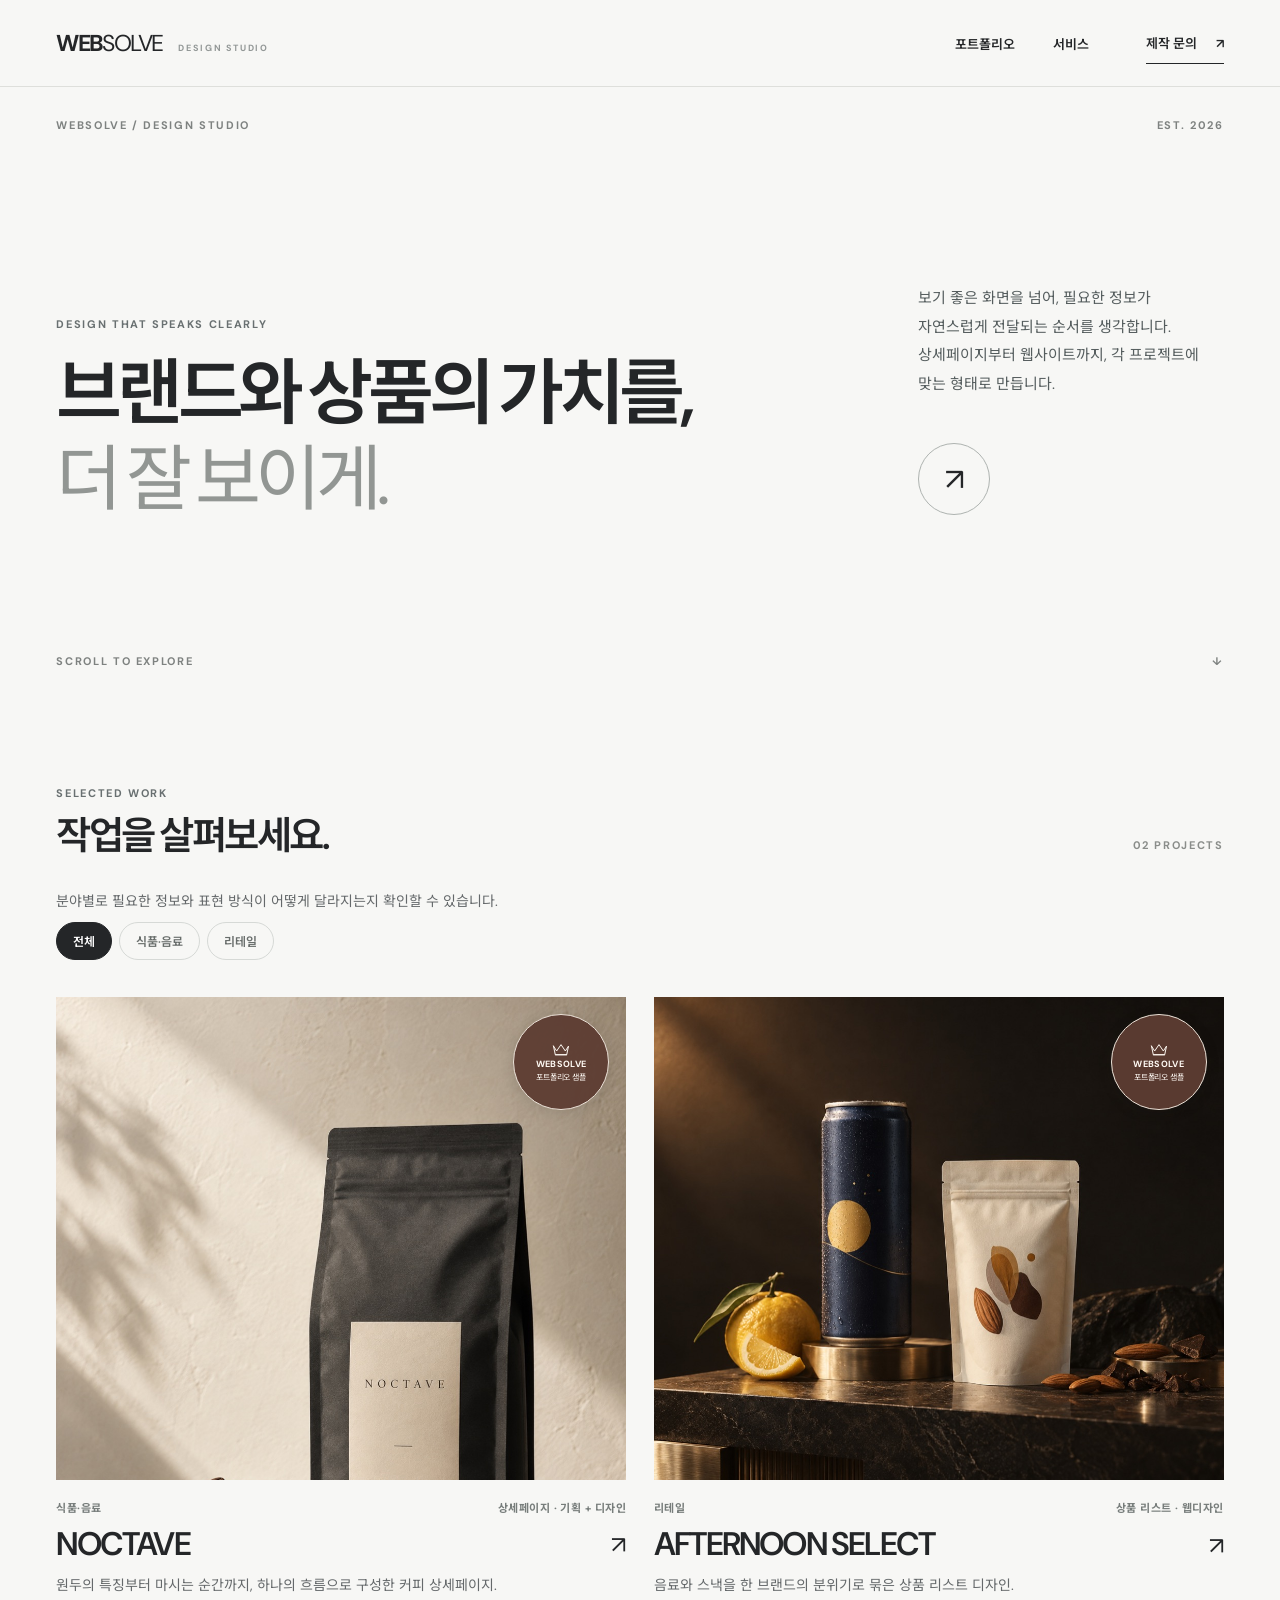
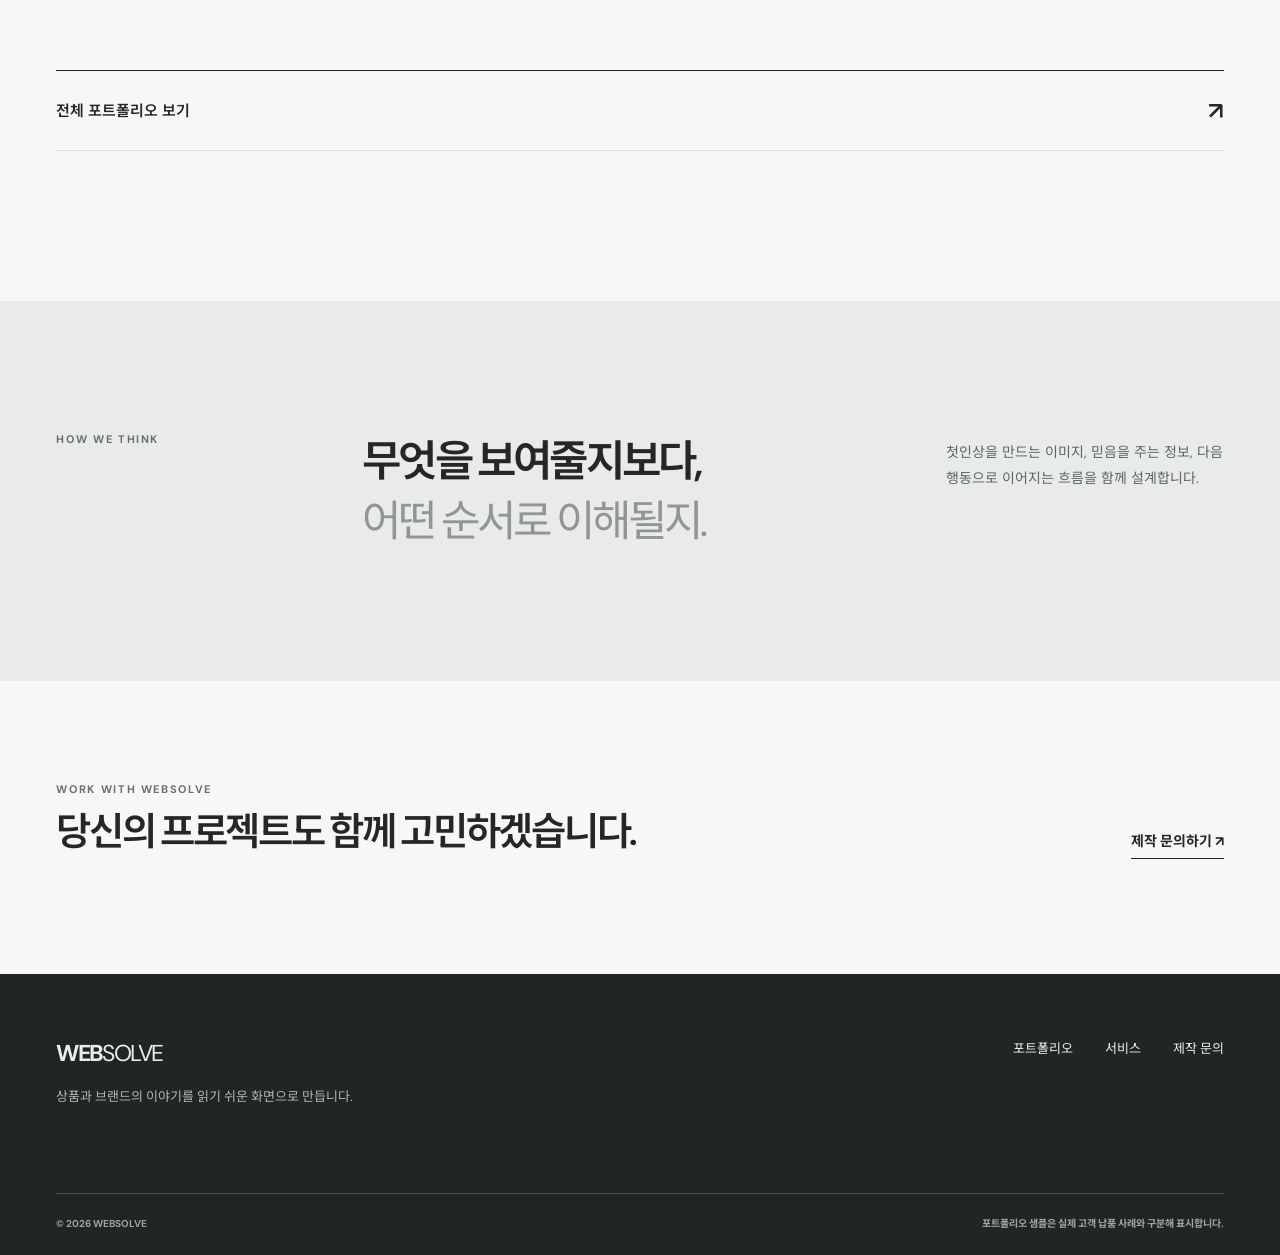
==== preview-v1/index.html @ f8a1e270 "Add WEBSOLVE portfolio framework preview" ====
<!doctype html>
<html lang="ko">
<head>
  <meta charset="utf-8"><meta name="viewport" content="width=device-width,initial-scale=1"><meta name="theme-color" content="#f7f7f5">
  <title>WEBSOLVE | 브랜드의 가치를 화면에 담다</title>
  <meta name="description" content="WEBSOLVE의 상세페이지와 웹디자인 작업을 분야별로 살펴보세요. 상품과 브랜드에 맞는 정보의 흐름을 설계합니다.">
  <link rel="icon" type="image/svg+xml" href="data:image/svg+xml,%3Csvg xmlns='http://www.w3.org/2000/svg' viewBox='0 0 48 48'%3E%3Crect width='48' height='48' rx='7' fill='%23242628'/%3E%3Cpath d='M8 13l7 23 9-16 9 16 7-23' fill='none' stroke='%23f8f7f3' stroke-width='4' stroke-linejoin='round'/%3E%3C/svg%3E">
  <link rel="stylesheet" href="styles.css">
</head>
<body data-page="home">
  <a class="skip-link" href="#main">본문으로 건너뛰기</a><div id="site-header"></div>
  <main id="main">
    <section class="hero wrap" aria-labelledby="hero-title">
      <div class="hero__number"><span>WEBSOLVE / DESIGN STUDIO</span><span>EST. 2026</span></div>
      <div class="hero__body"><div><span class="eyebrow">DESIGN THAT SPEAKS CLEARLY</span><h1 id="hero-title">브랜드와 상품의 가치를,<br><em>더 잘 보이게.</em></h1></div><div class="hero__side"><p>보기 좋은 화면을 넘어, 필요한 정보가 자연스럽게 전달되는 순서를 생각합니다. 상세페이지부터 웹사이트까지, 각 프로젝트에 맞는 형태로 만듭니다.</p><a class="round-link" href="portfolio.html" aria-label="포트폴리오 둘러보기"><span aria-hidden="true">↗</span></a></div></div>
      <div class="hero__bottom"><span>SCROLL TO EXPLORE</span><span aria-hidden="true">↓</span></div>
    </section>
    <section class="work-section work-section--home wrap" aria-labelledby="home-work-heading"><div class="section-heading section-heading--inline"><div><span class="eyebrow">SELECTED WORK</span><h2 id="home-work-heading">작업을 살펴보세요.</h2></div><span id="home-count" class="count-label" aria-live="polite"></span></div><p class="section-copy">분야별로 필요한 정보와 표현 방식이 어떻게 달라지는지 확인할 수 있습니다.</p><div id="home-filters" class="filter-row" aria-label="업종별 포트폴리오 필터"></div><div id="home-projects" class="work-grid" aria-live="polite"></div><a class="all-work-link" href="portfolio.html"><span>전체 포트폴리오 보기</span><span aria-hidden="true">↗</span></a></section>
    <section class="home-statement"><div class="wrap home-statement__inner"><span class="eyebrow">HOW WE THINK</span><h2>무엇을 보여줄지보다,<br><em>어떤 순서로 이해될지.</em></h2><p>첫인상을 만드는 이미지, 믿음을 주는 정보, 다음 행동으로 이어지는 흐름을 함께 설계합니다.</p></div></section>
    <section class="narrow-cta wrap"><div><span class="eyebrow">WORK WITH WEBSOLVE</span><h2>당신의 프로젝트도 함께 고민하겠습니다.</h2></div><a class="text-link" href="contact.html">제작 문의하기 ↗</a></section>
  </main><div id="site-footer"></div>
  <script src="projects-data.js" defer></script><script src="site.js" defer></script>
</body>
</html>
---- preview-v1/styles.css ----
@import url('https://fonts.googleapis.com/css2?family=DM+Sans:wght@400;500;600;700&family=Noto+Sans+KR:wght@400;500;600;700&display=swap');
:root{--paper:#f7f7f5;--ink:#242628;--muted:#65696b;--line:#dedfdb;--max:1360px;--pad:clamp(24px,4.4vw,76px)}
*,*::before,*::after{box-sizing:border-box}
html{scroll-behavior:smooth}
body{margin:0;background:var(--paper);color:var(--ink);font-family:'DM Sans','Noto Sans KR',-apple-system,BlinkMacSystemFont,sans-serif;-webkit-font-smoothing:antialiased;word-break:keep-all}
button,a{-webkit-tap-highlight-color:transparent}a{color:inherit;text-decoration:none}button{font:inherit}img{display:block;max-width:100%}::selection{background:#d7d7cf;color:var(--ink)}:focus-visible{outline:2px solid #626b68;outline-offset:4px}
[hidden]{display:none!important}
.wrap{width:min(calc(100% - var(--pad)*2),var(--max));margin-inline:auto}.skip-link{position:absolute;z-index:1000;top:-60px;left:12px;background:var(--ink);color:#fff;padding:12px 16px}.skip-link:focus{top:12px}
.eyebrow,.page-index,.count-label,.hero__number,.hero__bottom,.project-card__meta,.project-facts dt,.project-neighbors small,.site-footer__bottom{font-size:11px;font-weight:700;letter-spacing:.15em;line-height:1.5}.eyebrow{display:block;color:#697071}
.site-header{position:relative;z-index:20;border-bottom:1px solid var(--line);background:var(--paper)}.site-header__inner{height:86px;display:flex;align-items:center;justify-content:space-between;gap:30px}
.brand{display:inline-flex;align-items:baseline;color:var(--ink);font-family:'DM Sans',sans-serif;font-size:23px;font-weight:700;letter-spacing:-.07em;white-space:nowrap}.brand span{font-weight:400}.brand small{margin-left:16px;color:#929796;font-size:9px;font-weight:700;letter-spacing:.18em}
.primary-nav{display:flex;align-items:center;gap:clamp(22px,3vw,48px);font-size:13px;font-weight:600}.primary-nav a{transition:opacity .2s}.primary-nav a:hover{opacity:.55}.primary-nav a[aria-current=page]{text-decoration:underline;text-underline-offset:7px}.nav-contact{margin-left:18px;padding:11px 0;border-bottom:1px solid var(--ink)}.nav-contact span{margin-left:16px}.menu-toggle{display:none}
.hero{min-height:610px;display:flex;flex-direction:column;justify-content:space-between;padding-top:30px;padding-bottom:28px}.hero__number,.hero__bottom{display:flex;justify-content:space-between;color:#7e8280}.hero__body{display:grid;grid-template-columns:minmax(0,1.7fr) minmax(260px,.65fr);align-items:end;gap:clamp(32px,5vw,90px);padding:90px 0 70px}
.hero h1,.page-intro h1{margin:19px 0 0;font-size:clamp(52px,5.6vw,90px);font-weight:600;letter-spacing:-.075em;line-height:1.19}.hero h1 em,.page-intro h1 em,.home-statement h2 em{font-style:normal;font-weight:400;color:#929693}.hero__side{display:flex;flex-direction:column;align-items:flex-start;gap:45px;padding-bottom:7px}.hero__side p{max-width:335px;margin:0;color:#555d5e;font-size:15px;line-height:1.9}
.round-link{display:grid;place-items:center;width:72px;height:72px;border:1px solid #aeb3b0;border-radius:50%;font-size:31px;line-height:1;transition:background .2s,color .2s,transform .2s}.round-link:hover{background:var(--ink);color:#fff;transform:translate(2px,-2px)}
.work-section{padding-top:105px;padding-bottom:150px}.work-section--home{padding-top:88px}.section-heading{margin-bottom:28px}.section-heading h2{margin:10px 0 0;font-size:clamp(32px,3vw,48px);font-weight:600;letter-spacing:-.065em;line-height:1.28}.section-heading p,.section-copy{margin:14px 0 0;color:var(--muted);font-size:14px;line-height:1.8}.section-heading--inline{display:flex;align-items:end;justify-content:space-between;gap:20px}.count-label{padding-bottom:7px;color:#8a8d8a;white-space:nowrap}
.filter-row{display:flex;align-items:center;gap:7px;overflow-x:auto;padding:8px 0 27px;margin-bottom:10px;scrollbar-width:none}.filter-row::-webkit-scrollbar{display:none}.filter-button{flex:none;min-height:38px;padding:7px 16px;border:1px solid #d6d9d6;border-radius:100px;background:transparent;color:#686d6b;font-size:12px;font-weight:600;cursor:pointer;transition:background .2s,color .2s,border-color .2s}.filter-button:hover{border-color:#6f7773;color:var(--ink)}.filter-button.is-active{border-color:var(--ink);background:var(--ink);color:#fff}
.work-grid{display:grid;grid-template-columns:repeat(2,minmax(0,1fr));gap:66px 28px}.project-card{min-width:0;display:block}.project-card__media{position:relative;display:grid;place-items:center;aspect-ratio:1.18;overflow:hidden;background:#e8e9e6}.project-card__media img{width:100%;height:100%;object-fit:cover;transition:transform .55s cubic-bezier(.2,.65,.2,1)}.project-card:hover .project-card__media img{transform:scale(1.035)}
.sample-badge{position:absolute;z-index:1;top:17px;right:17px;display:flex;flex-direction:column;align-items:center;justify-content:center;gap:2px;width:96px;height:96px;padding:10px;border:1px solid #ebe2d8;border-radius:50%;background:rgba(93,61,50,.95);color:#fffaf4;text-align:center;box-shadow:0 3px 14px rgba(30,25,22,.14)}.sample-badge svg{width:18px;height:17px;fill:none;stroke:currentColor;stroke-width:1.3;stroke-linecap:round;stroke-linejoin:round}.sample-badge__name{font-size:9px;font-weight:700;letter-spacing:.04em;line-height:1.1}.sample-badge__type{font-size:8px;letter-spacing:-.025em;line-height:1.25;white-space:nowrap}
.project-card__meta{display:flex;justify-content:space-between;gap:12px;margin-top:20px;color:#777d7b;letter-spacing:.04em}.project-card__meta span:last-child{text-align:right}.project-card__title{display:flex;align-items:center;justify-content:space-between;gap:10px;margin-top:8px}.project-card__title h3{margin:0;font-size:clamp(24px,2.55vw,37px);font-weight:600;letter-spacing:-.055em;line-height:1.28}.project-card__title span{font-size:24px;transition:transform .2s}.project-card:hover .project-card__title span{transform:translate(3px,-3px)}.project-card>p{max-width:530px;margin:8px 0 0;color:var(--muted);font-size:14px;line-height:1.7}
.all-work-link{display:flex;align-items:center;justify-content:space-between;gap:20px;margin-top:72px;padding:24px 0;border-top:1px solid var(--ink);border-bottom:1px solid var(--line);font-size:15px;font-weight:600}.all-work-link span:last-child{font-size:24px}
.home-statement{background:#e9ebe8}.home-statement__inner{display:grid;grid-template-columns:1fr 2fr 1fr;gap:28px;align-items:start;padding-top:130px;padding-bottom:130px}.home-statement h2{margin:0;font-size:clamp(31px,3.35vw,52px);font-weight:600;letter-spacing:-.065em;line-height:1.4}.home-statement p{margin:8px 0 0;color:#5e6764;font-size:14px;line-height:1.9}
.narrow-cta{display:flex;align-items:end;justify-content:space-between;gap:40px;padding-top:100px;padding-bottom:115px}.narrow-cta h2{margin:10px 0 0;font-size:clamp(26px,3vw,42px);font-weight:600;letter-spacing:-.06em;line-height:1.35}.text-link{display:inline-block;flex:none;padding:8px 0;border-bottom:1px solid currentColor;font-size:14px;font-weight:700;white-space:nowrap;transition:opacity .2s}.text-link:hover{opacity:.55}
.site-footer{background:#222525;color:#e9eeeb}.site-footer__top{display:flex;justify-content:space-between;gap:40px;padding-top:64px;padding-bottom:85px}.brand--footer{color:#e9eeeb}.site-footer p{margin:18px 0 0;color:#aeb7b2;font-size:13px;line-height:1.7}.site-footer__links{display:flex;align-items:start;gap:32px;font-size:13px}.site-footer__links a:hover{opacity:.6}.site-footer__bottom{display:flex;justify-content:space-between;gap:20px;padding-top:22px;padding-bottom:24px;border-top:1px solid #4a504d;color:#9da7a1;font-size:10px;letter-spacing:0}
.page-intro{padding-top:43px;padding-bottom:93px;border-bottom:1px solid var(--line)}.page-intro__top{display:flex;justify-content:space-between}.page-index{color:#8e9290}.page-intro h1{margin-top:67px;font-size:clamp(48px,5.2vw,78px)}.page-intro>p{max-width:640px;margin:24px 0 0;color:var(--muted);font-size:15px;line-height:1.9}.empty-state{grid-column:1/-1;padding:72px 0;border-top:1px solid var(--line);text-align:center}.empty-state h3{font-size:21px}.empty-state p{color:var(--muted);font-size:14px}
.project-breadcrumb{display:flex;gap:11px;padding-top:35px;color:#777c79;font-size:12px}.project-breadcrumb a{text-decoration:underline;text-underline-offset:3px}.project-head{display:flex;align-items:end;justify-content:space-between;gap:30px;padding-top:68px;padding-bottom:42px}.project-head h1{margin:12px 0 12px;font-size:clamp(51px,6vw,96px);font-weight:600;letter-spacing:-.07em;line-height:1.14}.project-head p{max-width:640px;margin:0;color:#5d6462;font-size:15px;line-height:1.8}.project-head .sample-badge{position:relative;top:auto;right:auto;flex:none}.project-hero{overflow:hidden;max-height:680px;background:#e8e8e4}.project-hero img{width:100%;height:min(50vw,680px);min-height:390px;object-fit:cover}
.project-section{padding-top:115px;padding-bottom:115px}.overview-grid,.points-grid{display:grid;grid-template-columns:1fr 1fr;gap:clamp(50px,8vw,140px)}.overview-grid h2,.points-grid h2{margin:15px 0 0;font-size:clamp(30px,3.1vw,47px);font-weight:600;letter-spacing:-.065em;line-height:1.35}.overview-grid>div:nth-child(2)>p{max-width:590px;margin:2px 0 32px;color:#59615e;font-size:15px;line-height:1.95}.project-facts{margin:0;border-top:1px solid var(--line)}.project-facts>div{display:flex;justify-content:space-between;gap:24px;padding:15px 0;border-bottom:1px solid var(--line)}.project-facts dt{color:#8b918d}.project-facts dd{margin:0;font-size:13px;text-align:right}
.project-section--points{background:#e9ebe8}.point-list{list-style:none;margin:0;padding:0}.point-list li{display:grid;grid-template-columns:42px 1fr;gap:16px;padding:23px 0;border-top:1px solid #cbd0ca}.point-list li:last-child{border-bottom:1px solid #cbd0ca}.point-list li>span{color:#7d8780;font-size:11px;font-weight:700}.point-list h3{margin:0;font-size:18px;font-weight:600;letter-spacing:-.04em}.point-list p{margin:8px 0 0;color:#616b65;font-size:13px;line-height:1.8}
.project-section--full{padding-top:118px;padding-bottom:125px;background:#e9e9e5}.project-section--full .section-heading{padding-bottom:16px}.full-design{width:min(100% - 32px,1000px);margin:0 auto;background:#fff;box-shadow:0 22px 60px rgba(29,30,26,.1)}.full-design img{width:100%;height:auto}.visual-grid{display:grid;grid-template-columns:repeat(2,minmax(0,1fr));gap:24px;margin-top:32px}.visual-grid figure{margin:0;background:#e6e7e3}.visual-grid img{width:100%;height:auto}.live-link{margin-top:32px}
.project-bottom{padding-top:20px;padding-bottom:120px}.project-neighbors{display:grid;grid-template-columns:1fr 1fr;border-top:1px solid var(--line)}.project-neighbors a{display:flex;flex-direction:column;gap:7px;padding:24px 0;border-bottom:1px solid var(--line)}.project-neighbors a:last-child{text-align:right}.project-neighbors small{color:#858c87}.project-neighbors strong{font-size:20px;font-weight:600;letter-spacing:-.04em}.contact-cta{display:flex;flex-direction:column;align-items:center;padding:105px 20px 100px;text-align:center}.contact-cta h2{margin:16px 0 30px;font-size:clamp(29px,3.1vw,45px);font-weight:600;letter-spacing:-.06em}.button{display:inline-flex;align-items:center;justify-content:space-between;gap:36px;min-width:210px;padding:16px 19px;font-size:13px;font-weight:600;transition:opacity .2s}.button:hover{opacity:.74}.button--dark{background:var(--ink);color:#fff}.button--light{background:#fff;color:var(--ink)}
.project-neighbors--single{grid-template-columns:1fr}.project-neighbors--single a{text-align:left!important}
.service-list{padding-top:38px;padding-bottom:90px}.service-row{display:grid;grid-template-columns:65px 1fr auto;gap:35px;align-items:start;padding:38px 0;border-bottom:1px solid var(--line)}.service-row>span{padding-top:5px;color:#8a908b;font-size:12px;font-weight:700}.service-row h2{margin:0;font-size:clamp(25px,2.2vw,34px);font-weight:600;letter-spacing:-.05em}.service-row p{max-width:580px;margin:9px 0 0;color:var(--muted);font-size:14px;line-height:1.8}.service-row>a{padding:7px 0;border-bottom:1px solid var(--ink);font-size:13px;font-weight:600;white-space:nowrap}
.contact-layout{display:grid;grid-template-columns:1fr 1fr;gap:clamp(45px,8vw,130px);padding-top:95px;padding-bottom:170px}.contact-panel{min-height:520px;padding:clamp(30px,4.4vw,70px);background:#292e2b;color:#f2f3ef}.contact-panel .eyebrow{color:#aab7ad}.contact-panel h2{margin:45px 0 18px;font-size:clamp(36px,3.4vw,54px);font-weight:600;letter-spacing:-.065em;line-height:1.35}.contact-panel>p{max-width:400px;color:#c0cbc2;font-size:14px;line-height:1.9}.contact-panel .button{margin-top:54px}.contact-note{margin-top:20px!important;font-size:12px!important}.contact-checklist{padding-top:20px}.contact-checklist h2{margin:15px 0 37px;font-size:clamp(28px,2.5vw,39px);font-weight:600;letter-spacing:-.055em}.contact-checklist ol{list-style:none;padding:0;margin:0}.contact-checklist li{display:grid;grid-template-columns:46px 1fr;gap:17px;padding:22px 0;border-top:1px solid var(--line)}.contact-checklist li:last-child{border-bottom:1px solid var(--line)}.contact-checklist li span{color:#999f9a;font-size:11px;font-weight:700}.contact-checklist strong{font-size:15px;font-weight:600}.contact-checklist li p{margin:6px 0 0;color:var(--muted);font-size:13px;line-height:1.6}.not-found{min-height:55vh;padding-top:110px;padding-bottom:140px}.not-found h1{font-size:48px;letter-spacing:-.06em}.not-found p{color:var(--muted)}
@media(max-width:900px){.brand small{display:none}.hero{min-height:550px}.hero__body{grid-template-columns:1fr;gap:35px}.hero__side{flex-direction:row;align-items:end;justify-content:space-between;gap:20px}.home-statement__inner{grid-template-columns:1fr 2fr}.home-statement p{grid-column:2}.overview-grid,.points-grid{gap:50px}.contact-layout{gap:35px}}
@media(max-width:680px){:root{--pad:20px}.site-header__inner{height:68px}.brand{font-size:21px}.menu-toggle{display:flex;flex-direction:column;align-items:center;justify-content:center;gap:5px;width:44px;height:44px;border:0;background:transparent;cursor:pointer}.menu-toggle span{display:block;width:23px;height:1px;background:var(--ink)}.primary-nav{display:none;position:absolute;top:68px;left:0;right:0;flex-direction:column;align-items:stretch;gap:0;padding:12px var(--pad) 26px;border-bottom:1px solid var(--line);background:var(--paper);box-shadow:0 14px 20px rgba(20,30,26,.05)}.primary-nav.is-open{display:flex}.primary-nav a{padding:14px 0;font-size:16px}.nav-contact{margin-left:0;border-bottom:0}.hero{min-height:590px;padding-top:18px;padding-bottom:20px}.hero__number,.hero__bottom{font-size:9px}.hero__body{padding:65px 0 52px;gap:34px}.hero h1{font-size:clamp(43px,11vw,66px);line-height:1.25}.hero__side{align-items:end}.hero__side p{max-width:270px;font-size:13px;line-height:1.85}.round-link{flex:none;width:50px;height:50px;font-size:24px}.work-section,.work-section--home{padding-top:70px;padding-bottom:88px}.section-heading h2{font-size:31px}.section-copy{margin-top:13px}.filter-row{margin-top:22px;padding-bottom:22px}.work-grid{grid-template-columns:1fr;gap:50px}.project-card__media{aspect-ratio:1.12}.project-card__meta{font-size:10px}.project-card__title h3{font-size:30px}.sample-badge{top:12px;right:12px;width:77px;height:77px;padding:7px}.sample-badge svg{width:16px;height:14px}.sample-badge__name{font-size:8px}.sample-badge__type{font-size:7px}.all-work-link{margin-top:55px}.home-statement__inner{display:block;padding-top:88px;padding-bottom:88px}.home-statement h2{margin-top:26px;font-size:34px}.home-statement p{margin-top:22px}.narrow-cta{display:block;padding-top:70px;padding-bottom:88px}.narrow-cta h2{font-size:30px}.narrow-cta .text-link{margin-top:25px}.site-footer__top{display:block;padding-top:54px;padding-bottom:53px}.site-footer__links{margin-top:37px;gap:23px}.site-footer__bottom{display:block;font-size:10px}.site-footer__bottom span{display:block}.site-footer__bottom span+span{margin-top:6px}.page-intro{padding-top:25px;padding-bottom:65px}.page-intro h1{margin-top:62px;font-size:clamp(42px,10.4vw,60px)}.page-intro>p{font-size:14px}.project-breadcrumb{padding-top:23px}.project-head{align-items:start;padding-top:50px;padding-bottom:30px}.project-head h1{font-size:clamp(43px,10vw,70px)}.project-head p{font-size:14px}.project-head .sample-badge{position:absolute;top:73px;right:var(--pad)}.project-head>div:first-child{padding-top:15px}.project-hero img{height:360px;min-height:0}.project-section{padding-top:75px;padding-bottom:75px}.overview-grid,.points-grid{grid-template-columns:1fr;gap:32px}.overview-grid h2,.points-grid h2{font-size:33px}.overview-grid>div:nth-child(2)>p{font-size:14px}.project-section--full{padding-top:75px;padding-bottom:80px}.full-design{width:100%}.visual-grid{gap:12px}.project-bottom{padding-bottom:30px}.project-neighbors strong{font-size:16px}.contact-cta{padding:80px 0 100px}.contact-cta h2{font-size:31px}.service-list{padding-top:12px;padding-bottom:50px}.service-row{grid-template-columns:32px 1fr;gap:12px;padding:28px 0}.service-row h2{font-size:24px}.service-row p{font-size:13px}.service-row>a{grid-column:2;justify-self:start;font-size:12px}.contact-layout{grid-template-columns:1fr;gap:70px;padding-top:65px;padding-bottom:105px}.contact-panel{min-height:425px;padding:35px 30px}.contact-panel h2{margin-top:38px;font-size:38px}.contact-panel .button{margin-top:36px}.contact-checklist{padding-top:0}}
@media(max-width:390px){:root{--pad:18px}.hero h1{font-size:42px}.hero__side p{max-width:240px}.page-intro h1{font-size:40px}.project-head .sample-badge{top:70px}}
@media(prefers-reduced-motion:reduce){html{scroll-behavior:auto}*,*::before,*::after{transition:none!important;animation:none!important}}
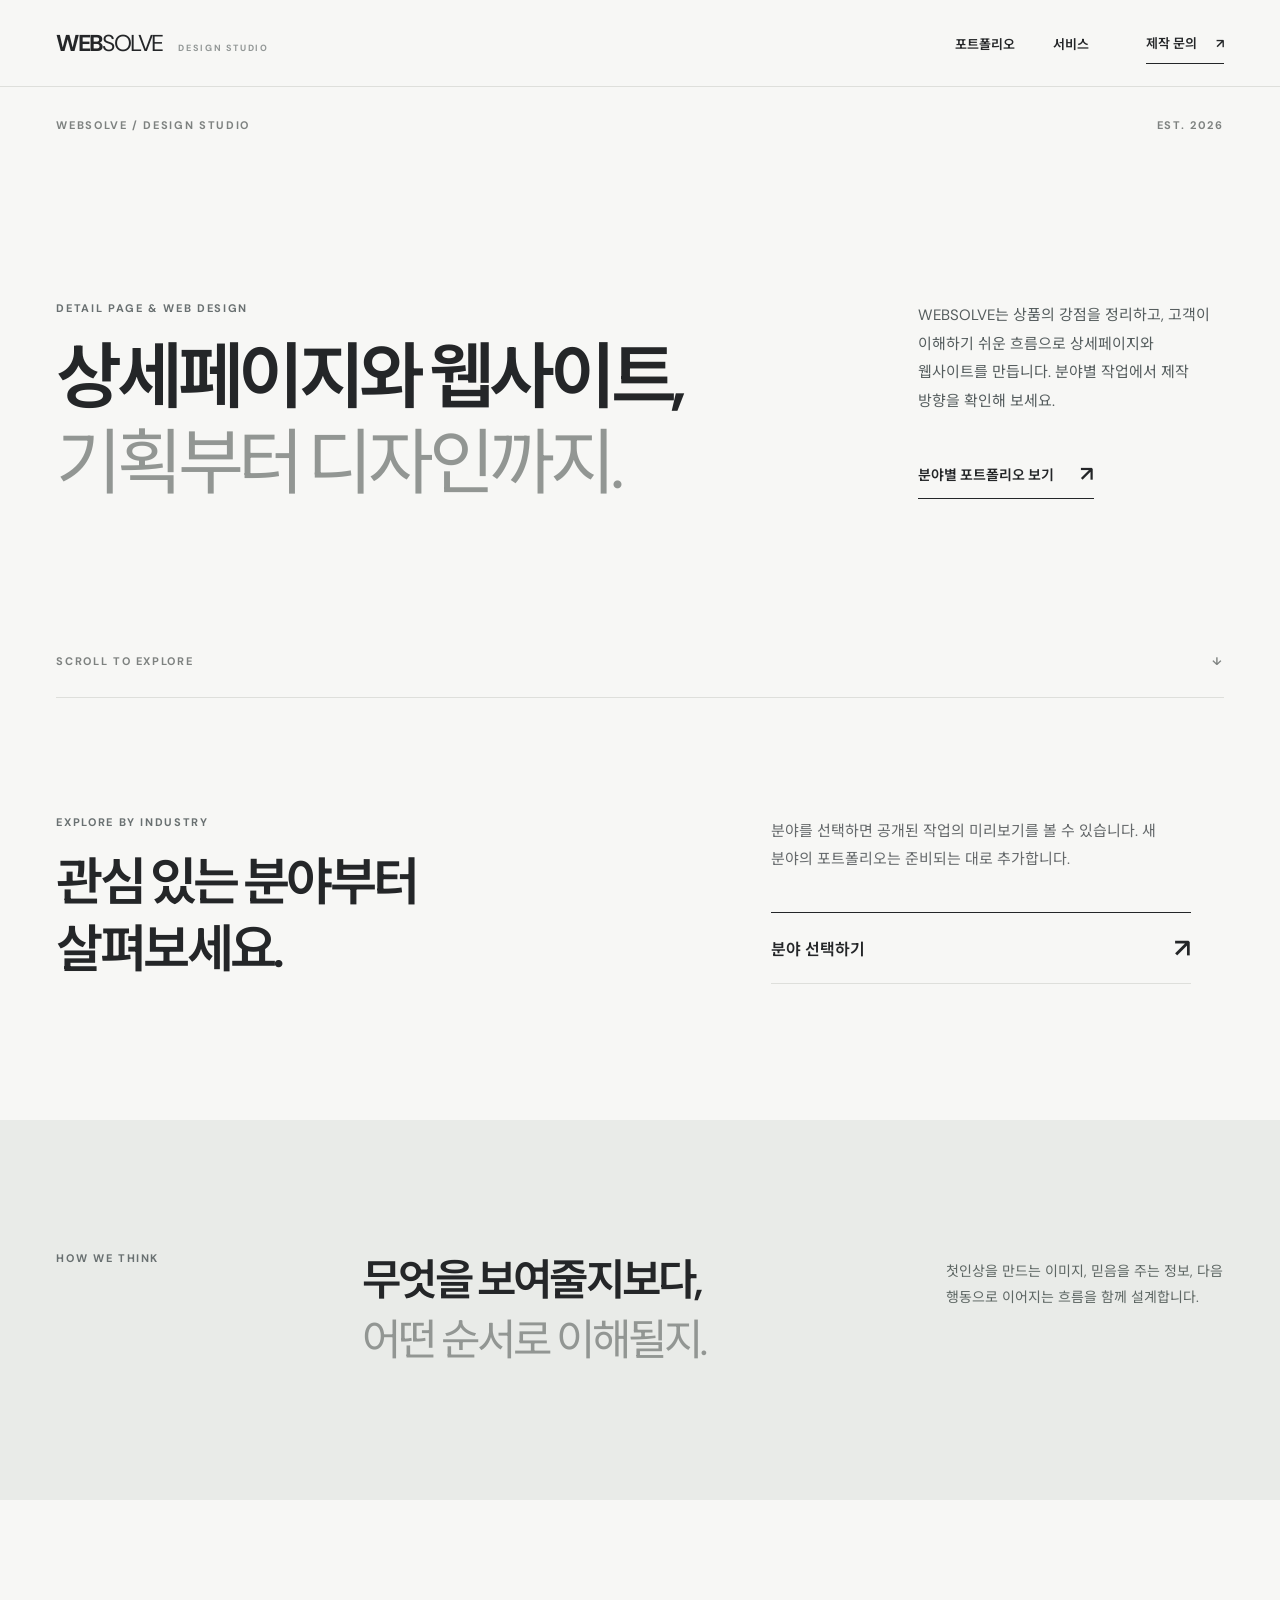
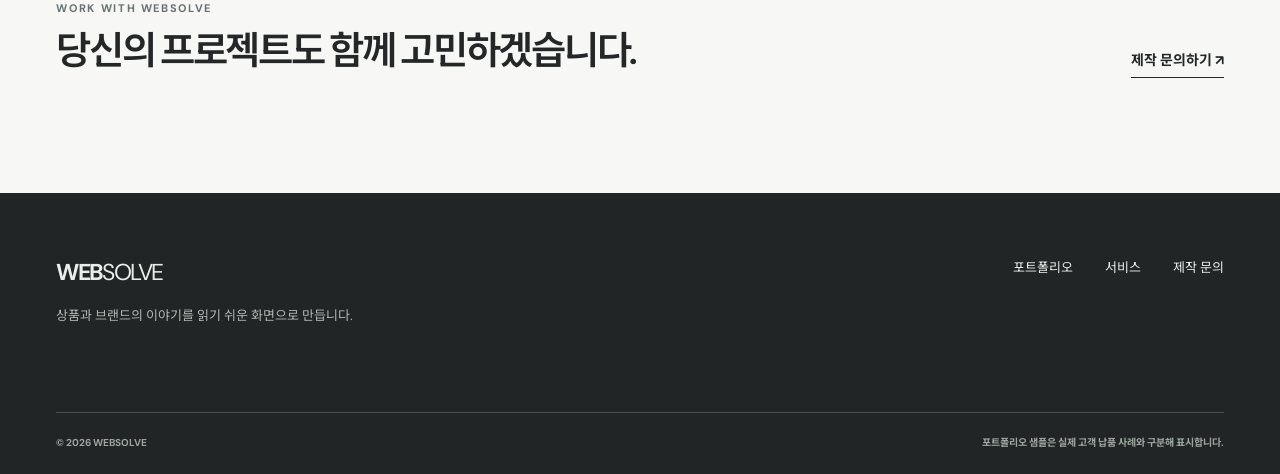
==== commit 1f3ccaa9: "Organize portfolio by industry and full work view" ====
--- a/preview-v1/index.html
+++ b/preview-v1/index.html
@@ -2,8 +2,8 @@
 <html lang="ko">
 <head>
   <meta charset="utf-8"><meta name="viewport" content="width=device-width,initial-scale=1"><meta name="theme-color" content="#f7f7f5">
-  <title>WEBSOLVE | 브랜드의 가치를 화면에 담다</title>
-  <meta name="description" content="WEBSOLVE의 상세페이지와 웹디자인 작업을 분야별로 살펴보세요. 상품과 브랜드에 맞는 정보의 흐름을 설계합니다.">
+  <title>WEBSOLVE | 상세페이지·웹사이트 기획 및 디자인</title>
+  <meta name="description" content="WEBSOLVE는 상품 상세페이지와 웹사이트를 기획·디자인합니다. 분야별 포트폴리오에서 작업을 살펴보세요.">
   <link rel="icon" type="image/svg+xml" href="data:image/svg+xml,%3Csvg xmlns='http://www.w3.org/2000/svg' viewBox='0 0 48 48'%3E%3Crect width='48' height='48' rx='7' fill='%23242628'/%3E%3Cpath d='M8 13l7 23 9-16 9 16 7-23' fill='none' stroke='%23f8f7f3' stroke-width='4' stroke-linejoin='round'/%3E%3C/svg%3E">
   <link rel="stylesheet" href="styles.css">
 </head>
@@ -12,10 +12,10 @@
   <main id="main">
     <section class="hero wrap" aria-labelledby="hero-title">
       <div class="hero__number"><span>WEBSOLVE / DESIGN STUDIO</span><span>EST. 2026</span></div>
-      <div class="hero__body"><div><span class="eyebrow">DESIGN THAT SPEAKS CLEARLY</span><h1 id="hero-title">브랜드와 상품의 가치를,<br><em>더 잘 보이게.</em></h1></div><div class="hero__side"><p>보기 좋은 화면을 넘어, 필요한 정보가 자연스럽게 전달되는 순서를 생각합니다. 상세페이지부터 웹사이트까지, 각 프로젝트에 맞는 형태로 만듭니다.</p><a class="round-link" href="portfolio.html" aria-label="포트폴리오 둘러보기"><span aria-hidden="true">↗</span></a></div></div>
+      <div class="hero__body"><div><span class="eyebrow">DETAIL PAGE & WEB DESIGN</span><h1 id="hero-title">상세페이지와 웹사이트,<br><em>기획부터 디자인까지.</em></h1></div><div class="hero__side"><p>WEBSOLVE는 상품의 강점을 정리하고, 고객이 이해하기 쉬운 흐름으로 상세페이지와 웹사이트를 만듭니다. 분야별 작업에서 제작 방향을 확인해 보세요.</p><a class="hero__go" href="portfolio.html"><span>분야별 포트폴리오 보기</span><span aria-hidden="true">↗</span></a></div></div>
       <div class="hero__bottom"><span>SCROLL TO EXPLORE</span><span aria-hidden="true">↓</span></div>
     </section>
-    <section class="work-section work-section--home wrap" aria-labelledby="home-work-heading"><div class="section-heading section-heading--inline"><div><span class="eyebrow">SELECTED WORK</span><h2 id="home-work-heading">작업을 살펴보세요.</h2></div><span id="home-count" class="count-label" aria-live="polite"></span></div><p class="section-copy">분야별로 필요한 정보와 표현 방식이 어떻게 달라지는지 확인할 수 있습니다.</p><div id="home-filters" class="filter-row" aria-label="업종별 포트폴리오 필터"></div><div id="home-projects" class="work-grid" aria-live="polite"></div><a class="all-work-link" href="portfolio.html"><span>전체 포트폴리오 보기</span><span aria-hidden="true">↗</span></a></section>
+    <section class="gateway-section wrap" aria-labelledby="gateway-title"><div><span class="eyebrow">EXPLORE BY INDUSTRY</span><h2 id="gateway-title">관심 있는 분야부터<br>살펴보세요.</h2></div><div class="gateway-section__side"><p>분야를 선택하면 공개된 작업의 미리보기를 볼 수 있습니다. 새 분야의 포트폴리오는 준비되는 대로 추가합니다.</p><a class="gateway-link" href="portfolio.html"><span>분야 선택하기</span><span aria-hidden="true">↗</span></a></div></section>
     <section class="home-statement"><div class="wrap home-statement__inner"><span class="eyebrow">HOW WE THINK</span><h2>무엇을 보여줄지보다,<br><em>어떤 순서로 이해될지.</em></h2><p>첫인상을 만드는 이미지, 믿음을 주는 정보, 다음 행동으로 이어지는 흐름을 함께 설계합니다.</p></div></section>
     <section class="narrow-cta wrap"><div><span class="eyebrow">WORK WITH WEBSOLVE</span><h2>당신의 프로젝트도 함께 고민하겠습니다.</h2></div><a class="text-link" href="contact.html">제작 문의하기 ↗</a></section>
   </main><div id="site-footer"></div>
--- a/preview-v1/styles.css
+++ b/preview-v1/styles.css
@@ -35,3 +35,45 @@
 @media(max-width:680px){:root{--pad:20px}.site-header__inner{height:68px}.brand{font-size:21px}.menu-toggle{display:flex;flex-direction:column;align-items:center;justify-content:center;gap:5px;width:44px;height:44px;border:0;background:transparent;cursor:pointer}.menu-toggle span{display:block;width:23px;height:1px;background:var(--ink)}.primary-nav{display:none;position:absolute;top:68px;left:0;right:0;flex-direction:column;align-items:stretch;gap:0;padding:12px var(--pad) 26px;border-bottom:1px solid var(--line);background:var(--paper);box-shadow:0 14px 20px rgba(20,30,26,.05)}.primary-nav.is-open{display:flex}.primary-nav a{padding:14px 0;font-size:16px}.nav-contact{margin-left:0;border-bottom:0}.hero{min-height:590px;padding-top:18px;padding-bottom:20px}.hero__number,.hero__bottom{font-size:9px}.hero__body{padding:65px 0 52px;gap:34px}.hero h1{font-size:clamp(43px,11vw,66px);line-height:1.25}.hero__side{align-items:end}.hero__side p{max-width:270px;font-size:13px;line-height:1.85}.round-link{flex:none;width:50px;height:50px;font-size:24px}.work-section,.work-section--home{padding-top:70px;padding-bottom:88px}.section-heading h2{font-size:31px}.section-copy{margin-top:13px}.filter-row{margin-top:22px;padding-bottom:22px}.work-grid{grid-template-columns:1fr;gap:50px}.project-card__media{aspect-ratio:1.12}.project-card__meta{font-size:10px}.project-card__title h3{font-size:30px}.sample-badge{top:12px;right:12px;width:77px;height:77px;padding:7px}.sample-badge svg{width:16px;height:14px}.sample-badge__name{font-size:8px}.sample-badge__type{font-size:7px}.all-work-link{margin-top:55px}.home-statement__inner{display:block;padding-top:88px;padding-bottom:88px}.home-statement h2{margin-top:26px;font-size:34px}.home-statement p{margin-top:22px}.narrow-cta{display:block;padding-top:70px;padding-bottom:88px}.narrow-cta h2{font-size:30px}.narrow-cta .text-link{margin-top:25px}.site-footer__top{display:block;padding-top:54px;padding-bottom:53px}.site-footer__links{margin-top:37px;gap:23px}.site-footer__bottom{display:block;font-size:10px}.site-footer__bottom span{display:block}.site-footer__bottom span+span{margin-top:6px}.page-intro{padding-top:25px;padding-bottom:65px}.page-intro h1{margin-top:62px;font-size:clamp(42px,10.4vw,60px)}.page-intro>p{font-size:14px}.project-breadcrumb{padding-top:23px}.project-head{align-items:start;padding-top:50px;padding-bottom:30px}.project-head h1{font-size:clamp(43px,10vw,70px)}.project-head p{font-size:14px}.project-head .sample-badge{position:absolute;top:73px;right:var(--pad)}.project-head>div:first-child{padding-top:15px}.project-hero img{height:360px;min-height:0}.project-section{padding-top:75px;padding-bottom:75px}.overview-grid,.points-grid{grid-template-columns:1fr;gap:32px}.overview-grid h2,.points-grid h2{font-size:33px}.overview-grid>div:nth-child(2)>p{font-size:14px}.project-section--full{padding-top:75px;padding-bottom:80px}.full-design{width:100%}.visual-grid{gap:12px}.project-bottom{padding-bottom:30px}.project-neighbors strong{font-size:16px}.contact-cta{padding:80px 0 100px}.contact-cta h2{font-size:31px}.service-list{padding-top:12px;padding-bottom:50px}.service-row{grid-template-columns:32px 1fr;gap:12px;padding:28px 0}.service-row h2{font-size:24px}.service-row p{font-size:13px}.service-row>a{grid-column:2;justify-self:start;font-size:12px}.contact-layout{grid-template-columns:1fr;gap:70px;padding-top:65px;padding-bottom:105px}.contact-panel{min-height:425px;padding:35px 30px}.contact-panel h2{margin-top:38px;font-size:38px}.contact-panel .button{margin-top:36px}.contact-checklist{padding-top:0}}
 @media(max-width:390px){:root{--pad:18px}.hero h1{font-size:42px}.hero__side p{max-width:240px}.page-intro h1{font-size:40px}.project-head .sample-badge{top:70px}}
 @media(prefers-reduced-motion:reduce){html{scroll-behavior:auto}*,*::before,*::after{transition:none!important;animation:none!important}}
+
+/* Portfolio journey: introduction → industry → preview → complete work. */
+.gateway-section{display:grid;grid-template-columns:1.15fr .85fr;gap:clamp(40px,8vw,140px);align-items:end;padding-top:116px;padding-bottom:136px;border-top:1px solid var(--line)}
+.hero__go{display:inline-flex;align-items:center;justify-content:space-between;gap:26px;padding:0 0 10px;border-bottom:1px solid var(--ink);font-size:14px;font-weight:600;white-space:nowrap}.hero__go span:last-child{font-size:21px}.hero__go:hover{opacity:.6}
+.gateway-section h2{margin:18px 0 0;font-size:clamp(38px,4vw,62px);font-weight:600;letter-spacing:-.07em;line-height:1.32}
+.gateway-section__side p{max-width:420px;margin:0 0 38px;color:var(--muted);font-size:15px;line-height:1.85}
+.gateway-link{display:flex;align-items:center;justify-content:space-between;gap:24px;max-width:420px;padding:18px 0;border-top:1px solid var(--ink);border-bottom:1px solid var(--line);font-size:16px;font-weight:600}
+.gateway-link span:last-child{font-size:26px;transition:transform .2s}.gateway-link:hover span:last-child{transform:translate(3px,-3px)}
+.category-section{padding-top:90px;padding-bottom:150px}.category-section .section-heading{margin-bottom:35px}
+.category-grid{display:grid;grid-template-columns:repeat(3,minmax(0,1fr));gap:18px}
+.category-card{min-width:0;display:block;overflow:hidden;border:1px solid var(--line);background:#fff;transition:border-color .25s,transform .25s}
+.category-card:hover{border-color:#9fa6a1;transform:translateY(-3px)}
+.category-card__visual{position:relative;aspect-ratio:1.32;overflow:hidden;background:#e6e9e5}
+.category-card__visual img{width:100%;height:100%;object-fit:cover;transition:transform .45s}.category-card:hover img{transform:scale(1.04)}
+.category-card--empty .category-card__visual{display:grid;place-items:center;background:linear-gradient(145deg,#e7e9e6,#d9ddda)}
+.category-card--empty .category-card__visual>span{color:#c4cbc6;font-size:clamp(85px,11vw,165px);font-weight:600;letter-spacing:-.1em;line-height:1}
+.category-card__body{min-height:214px;padding:22px 22px 20px;display:flex;flex-direction:column}
+.category-card__eyebrow{color:#8d9690;font-size:11px;font-weight:700;letter-spacing:.13em}
+.category-card__title{display:flex;align-items:center;justify-content:space-between;gap:12px;margin-top:14px}
+.category-card__title h3{margin:0;font-size:clamp(24px,2.1vw,32px);font-weight:600;letter-spacing:-.06em}.category-card__title>span{font-size:22px}
+.category-card__body p{margin:11px 0 18px;color:#69716c;font-size:13px;line-height:1.65}
+.category-card__count{margin-top:auto;color:#777e79;font-size:12px;font-weight:600}
+.category-card--empty .category-card__count{color:#a2aaa4}
+.category-head{padding-top:44px;padding-bottom:76px;border-bottom:1px solid var(--line)}
+.back-link{display:inline-block;color:#68706b;font-size:13px;font-weight:600}.back-link:hover{text-decoration:underline;text-underline-offset:4px}
+.category-head__row{display:flex;align-items:end;justify-content:space-between;gap:24px;margin-top:74px}
+.category-head h1{margin:12px 0 14px;font-size:clamp(52px,6vw,90px);font-weight:600;letter-spacing:-.075em;line-height:1.2}
+.category-head p{max-width:620px;margin:0;color:var(--muted);font-size:15px;line-height:1.8}
+.category-projects{padding-top:70px;padding-bottom:118px}
+.category-projects .empty-state{padding:110px 16px;border-top:0;background:#eceeeb}.category-projects .empty-state h2{margin:13px 0;font-size:clamp(25px,3vw,36px);font-weight:600;letter-spacing:-.05em}.category-projects .empty-state .text-link{margin-top:25px}
+.project-card__action{display:inline-flex;gap:12px;margin-top:19px;padding-bottom:4px;border-bottom:1px solid var(--ink);font-size:13px;font-weight:600}
+.full-project__head{display:flex;align-items:center;justify-content:space-between;gap:28px;padding-top:55px;padding-bottom:38px}
+.full-project__head h1{margin:12px 0 9px;font-size:clamp(45px,5.4vw,82px);font-weight:600;letter-spacing:-.07em;line-height:1.16}
+.full-project__head p{max-width:740px;margin:0;color:var(--muted);font-size:15px;line-height:1.7}
+.full-project__head .sample-badge{position:static;flex:none}
+.full-page-view{padding:48px 24px 90px;background:#e7e8e4}
+.full-page-view img{width:min(100%,1000px);height:auto;margin-inline:auto;box-shadow:0 18px 56px rgba(36,38,40,.12)}
+.full-page-fallback{padding:80px 0 130px}.full-page-fallback p{font-size:17px}.full-page-fallback .button{margin-top:20px}
+.full-project__bottom{display:flex;align-items:center;justify-content:space-between;gap:24px;padding-top:34px;padding-bottom:110px;color:#7b827d;font-size:12px}
+@media(max-width:900px){.category-grid{grid-template-columns:repeat(2,minmax(0,1fr))}.gateway-section{gap:60px}}
+@media(max-width:680px){.hero__side{flex-direction:column;align-items:flex-start;gap:23px}.hero__go{font-size:14px}.gateway-section{grid-template-columns:1fr;gap:30px;padding-top:78px;padding-bottom:95px}.gateway-section h2{font-size:38px}.gateway-section__side p{font-size:14px;margin-bottom:28px}.gateway-link{max-width:none}.category-section{padding-top:68px;padding-bottom:95px}.category-section .section-heading{margin-bottom:25px}.category-grid{gap:12px}.category-card__visual{aspect-ratio:1}.category-card__body{min-height:184px;padding:16px 14px}.category-card__eyebrow{font-size:11px}.category-card__title{margin-top:10px}.category-card__title h3{font-size:22px}.category-card__title>span{font-size:19px}.category-card__body p{font-size:12px;line-height:1.55;margin:8px 0 12px}.category-card__count{font-size:12px}.category-card--empty .category-card__visual>span{font-size:78px}.category-head{padding-top:27px;padding-bottom:52px}.category-head__row{margin-top:54px}.category-head h1{font-size:50px}.category-head p{font-size:14px}.category-projects{padding-top:40px;padding-bottom:65px}.category-projects .empty-state{padding:65px 22px}.full-project__head{align-items:flex-start;padding-top:36px;padding-bottom:28px}.full-project__head h1{font-size:43px}.full-project__head p{font-size:13px}.full-project__head .sample-badge{width:70px;height:70px}.full-page-view{padding:0 0 60px}.full-page-view img{box-shadow:none}.full-project__bottom{display:block;padding-top:27px;padding-bottom:70px}.full-project__bottom .text-link{margin-top:16px}}
+@media(max-width:390px){.category-grid{grid-template-columns:1fr}.category-card{display:grid;grid-template-columns:40% 1fr;min-height:170px}.category-card__visual{height:100%;aspect-ratio:auto}.category-card__body{min-height:0}.category-card__body p{display:none}.category-card__count{margin-top:18px}.category-card--empty .category-card__visual>span{font-size:65px}}
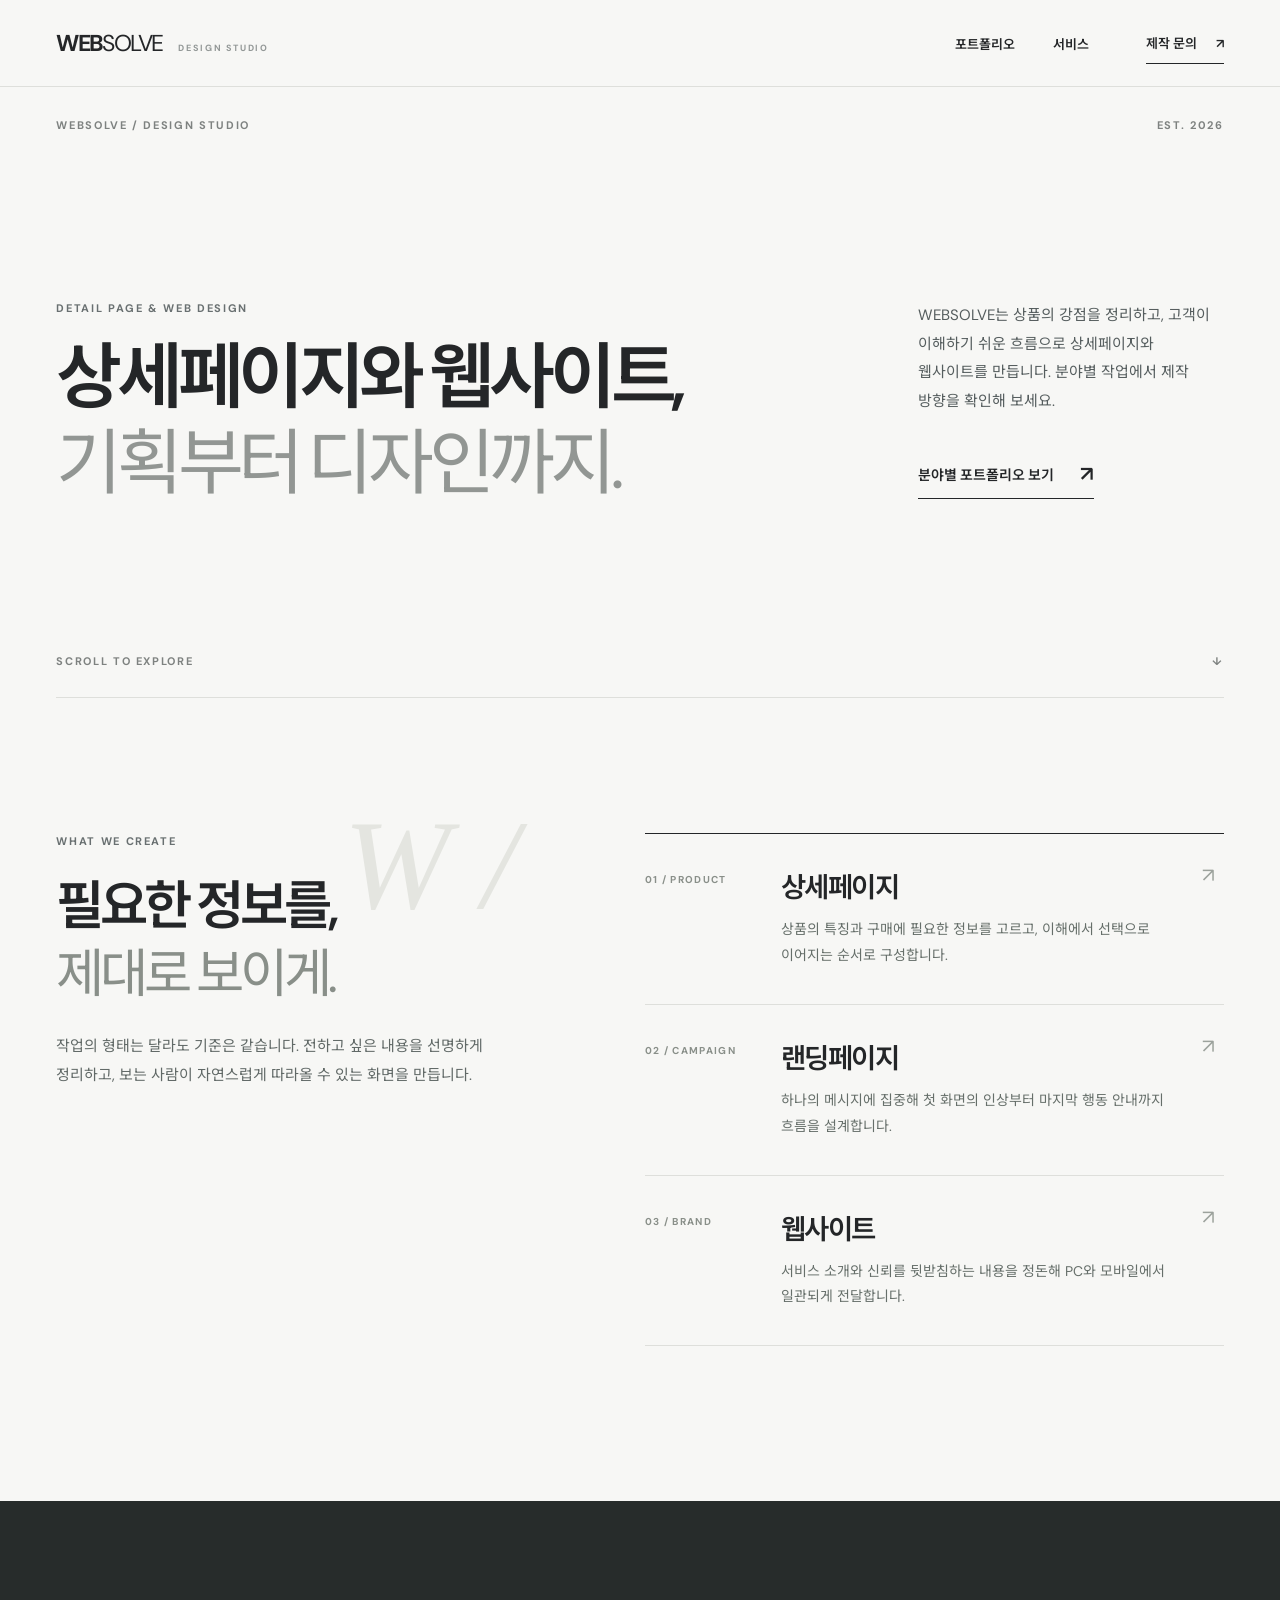
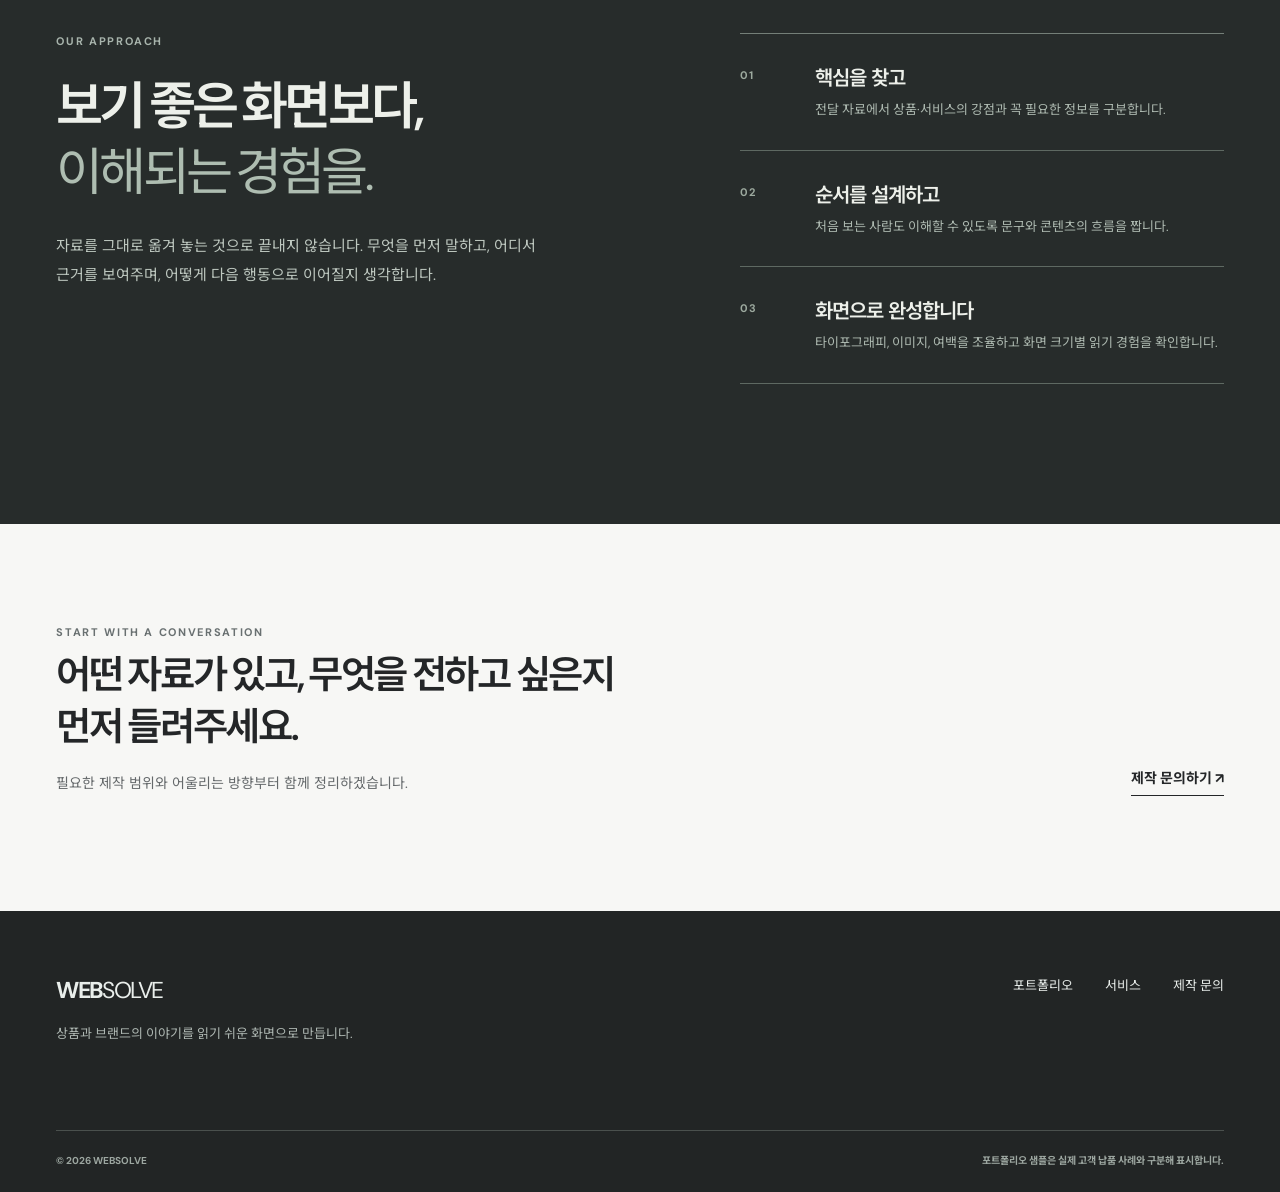
==== commit 1dd4e016: "Refine WEBSOLVE portfolio presentation" ====
--- a/preview-v1/index.html
+++ b/preview-v1/index.html
@@ -5,7 +5,7 @@
   <title>WEBSOLVE | 상세페이지·웹사이트 기획 및 디자인</title>
   <meta name="description" content="WEBSOLVE는 상품 상세페이지와 웹사이트를 기획·디자인합니다. 분야별 포트폴리오에서 작업을 살펴보세요.">
   <link rel="icon" type="image/svg+xml" href="data:image/svg+xml,%3Csvg xmlns='http://www.w3.org/2000/svg' viewBox='0 0 48 48'%3E%3Crect width='48' height='48' rx='7' fill='%23242628'/%3E%3Cpath d='M8 13l7 23 9-16 9 16 7-23' fill='none' stroke='%23f8f7f3' stroke-width='4' stroke-linejoin='round'/%3E%3C/svg%3E">
-  <link rel="stylesheet" href="styles.css">
+  <link rel="stylesheet" href="styles.css?v=20260926c">
 </head>
 <body data-page="home">
   <a class="skip-link" href="#main">본문으로 건너뛰기</a><div id="site-header"></div>
@@ -15,10 +15,20 @@
       <div class="hero__body"><div><span class="eyebrow">DETAIL PAGE & WEB DESIGN</span><h1 id="hero-title">상세페이지와 웹사이트,<br><em>기획부터 디자인까지.</em></h1></div><div class="hero__side"><p>WEBSOLVE는 상품의 강점을 정리하고, 고객이 이해하기 쉬운 흐름으로 상세페이지와 웹사이트를 만듭니다. 분야별 작업에서 제작 방향을 확인해 보세요.</p><a class="hero__go" href="portfolio.html"><span>분야별 포트폴리오 보기</span><span aria-hidden="true">↗</span></a></div></div>
       <div class="hero__bottom"><span>SCROLL TO EXPLORE</span><span aria-hidden="true">↓</span></div>
     </section>
-    <section class="gateway-section wrap" aria-labelledby="gateway-title"><div><span class="eyebrow">EXPLORE BY INDUSTRY</span><h2 id="gateway-title">관심 있는 분야부터<br>살펴보세요.</h2></div><div class="gateway-section__side"><p>분야를 선택하면 공개된 작업의 미리보기를 볼 수 있습니다. 새 분야의 포트폴리오는 준비되는 대로 추가합니다.</p><a class="gateway-link" href="portfolio.html"><span>분야 선택하기</span><span aria-hidden="true">↗</span></a></div></section>
-    <section class="home-statement"><div class="wrap home-statement__inner"><span class="eyebrow">HOW WE THINK</span><h2>무엇을 보여줄지보다,<br><em>어떤 순서로 이해될지.</em></h2><p>첫인상을 만드는 이미지, 믿음을 주는 정보, 다음 행동으로 이어지는 흐름을 함께 설계합니다.</p></div></section>
-    <section class="narrow-cta wrap"><div><span class="eyebrow">WORK WITH WEBSOLVE</span><h2>당신의 프로젝트도 함께 고민하겠습니다.</h2></div><a class="text-link" href="contact.html">제작 문의하기 ↗</a></section>
+    <section class="capabilities wrap" aria-labelledby="capabilities-title">
+      <div class="capabilities__intro"><span class="eyebrow">WHAT WE CREATE</span><h2 id="capabilities-title">필요한 정보를,<br><span>제대로 보이게.</span></h2><p>작업의 형태는 달라도 기준은 같습니다. 전하고 싶은 내용을 선명하게 정리하고, 보는 사람이 자연스럽게 따라올 수 있는 화면을 만듭니다.</p></div>
+      <div class="capabilities__list">
+        <a class="capability" href="service.html#detail-page"><span class="capability__number">01 / PRODUCT</span><div><h3>상세페이지</h3><p>상품의 특징과 구매에 필요한 정보를 고르고, 이해에서 선택으로 이어지는 순서로 구성합니다.</p></div><span class="capability__mark" aria-hidden="true">↗</span></a>
+        <a class="capability" href="service.html#landing-page"><span class="capability__number">02 / CAMPAIGN</span><div><h3>랜딩페이지</h3><p>하나의 메시지에 집중해 첫 화면의 인상부터 마지막 행동 안내까지 흐름을 설계합니다.</p></div><span class="capability__mark" aria-hidden="true">↗</span></a>
+        <a class="capability" href="service.html#website"><span class="capability__number">03 / BRAND</span><div><h3>웹사이트</h3><p>서비스 소개와 신뢰를 뒷받침하는 내용을 정돈해 PC와 모바일에서 일관되게 전달합니다.</p></div><span class="capability__mark" aria-hidden="true">↗</span></a>
+      </div>
+    </section>
+    <section class="approach" aria-labelledby="approach-title"><div class="wrap approach__inner">
+      <div class="approach__heading"><span class="eyebrow">OUR APPROACH</span><h2 id="approach-title">보기 좋은 화면보다,<br><em>이해되는 경험을.</em></h2><p>자료를 그대로 옮겨 놓는 것으로 끝내지 않습니다. 무엇을 먼저 말하고, 어디서 근거를 보여주며, 어떻게 다음 행동으로 이어질지 생각합니다.</p></div>
+      <ol class="approach__steps"><li><span>01</span><div><h3>핵심을 찾고</h3><p>전달 자료에서 상품·서비스의 강점과 꼭 필요한 정보를 구분합니다.</p></div></li><li><span>02</span><div><h3>순서를 설계하고</h3><p>처음 보는 사람도 이해할 수 있도록 문구와 콘텐츠의 흐름을 짭니다.</p></div></li><li><span>03</span><div><h3>화면으로 완성합니다</h3><p>타이포그래피, 이미지, 여백을 조율하고 화면 크기별 읽기 경험을 확인합니다.</p></div></li></ol>
+    </div></section>
+    <section class="narrow-cta wrap"><div><span class="eyebrow">START WITH A CONVERSATION</span><h2>어떤 자료가 있고, 무엇을 전하고 싶은지<br>먼저 들려주세요.</h2><p class="narrow-cta__copy">필요한 제작 범위와 어울리는 방향부터 함께 정리하겠습니다.</p></div><a class="text-link" href="contact.html">제작 문의하기 ↗</a></section>
   </main><div id="site-footer"></div>
-  <script src="projects-data.js" defer></script><script src="site.js" defer></script>
+  <script src="projects-data.js?v=20260926c" defer></script><script src="site.js?v=20260926c" defer></script>
 </body>
 </html>
--- a/preview-v1/styles.css
+++ b/preview-v1/styles.css
@@ -76,4 +76,14 @@
 .full-project__bottom{display:flex;align-items:center;justify-content:space-between;gap:24px;padding-top:34px;padding-bottom:110px;color:#7b827d;font-size:12px}
 @media(max-width:900px){.category-grid{grid-template-columns:repeat(2,minmax(0,1fr))}.gateway-section{gap:60px}}
 @media(max-width:680px){.hero__side{flex-direction:column;align-items:flex-start;gap:23px}.hero__go{font-size:14px}.gateway-section{grid-template-columns:1fr;gap:30px;padding-top:78px;padding-bottom:95px}.gateway-section h2{font-size:38px}.gateway-section__side p{font-size:14px;margin-bottom:28px}.gateway-link{max-width:none}.category-section{padding-top:68px;padding-bottom:95px}.category-section .section-heading{margin-bottom:25px}.category-grid{gap:12px}.category-card__visual{aspect-ratio:1}.category-card__body{min-height:184px;padding:16px 14px}.category-card__eyebrow{font-size:11px}.category-card__title{margin-top:10px}.category-card__title h3{font-size:22px}.category-card__title>span{font-size:19px}.category-card__body p{font-size:12px;line-height:1.55;margin:8px 0 12px}.category-card__count{font-size:12px}.category-card--empty .category-card__visual>span{font-size:78px}.category-head{padding-top:27px;padding-bottom:52px}.category-head__row{margin-top:54px}.category-head h1{font-size:50px}.category-head p{font-size:14px}.category-projects{padding-top:40px;padding-bottom:65px}.category-projects .empty-state{padding:65px 22px}.full-project__head{align-items:flex-start;padding-top:36px;padding-bottom:28px}.full-project__head h1{font-size:43px}.full-project__head p{font-size:13px}.full-project__head .sample-badge{width:70px;height:70px}.full-page-view{padding:0 0 60px}.full-page-view img{box-shadow:none}.full-project__bottom{display:block;padding-top:27px;padding-bottom:70px}.full-project__bottom .text-link{margin-top:16px}}
+
+/* Editorial home and richer service presentation. */
+.capabilities{display:grid;grid-template-columns:minmax(0,.9fr) minmax(0,1.1fr);gap:clamp(54px,9vw,150px);padding-top:135px;padding-bottom:155px;border-top:1px solid var(--line)}
+.capabilities__intro{position:relative}.capabilities__intro::before{content:"W /";position:absolute;right:12px;top:-32px;color:#e4e5e0;font-family:Georgia,serif;font-size:clamp(80px,10vw,150px);font-style:italic;line-height:1;pointer-events:none}.capabilities__intro>*{position:relative}
+.capabilities h2{margin:22px 0 24px;font-size:clamp(39px,4.1vw,65px);font-weight:600;letter-spacing:-.075em;line-height:1.3}.capabilities h2 span{color:#898f89;font-weight:400}.capabilities__intro p{max-width:440px;margin:0;color:#616967;font-size:15px;line-height:1.95}
+.capabilities__list{border-top:1px solid var(--ink)}.capability{display:grid;grid-template-columns:118px minmax(0,1fr) 22px;gap:18px;align-items:start;padding:31px 0 35px;border-bottom:1px solid var(--line);transition:padding-left .2s}.capability:hover{padding-left:9px}.capability__number{padding-top:8px;color:#898f89;font-size:10px;font-weight:700;letter-spacing:.13em;white-space:nowrap}.capability h3{margin:0;font-size:clamp(25px,2.15vw,33px);font-weight:600;letter-spacing:-.055em}.capability p{max-width:430px;margin:11px 0 0;color:#666f6a;font-size:14px;line-height:1.85}.capability__mark{color:#9ca29c;font-size:20px;line-height:1}
+.approach{background:#272c2b;color:#edf0ea}.approach__inner{display:grid;grid-template-columns:minmax(0,1fr) minmax(0,.87fr);gap:clamp(55px,10vw,160px);padding-top:132px;padding-bottom:140px}.approach .eyebrow{color:#a8b4ac}.approach h2{margin:24px 0 25px;font-size:clamp(38px,4vw,62px);font-weight:600;letter-spacing:-.075em;line-height:1.3}.approach h2 em{color:#aebdb1;font-style:normal;font-weight:400}.approach__heading>p{max-width:490px;margin:0;color:#bec8c0;font-size:15px;line-height:1.95}.approach__steps{list-style:none;align-self:end;margin:0;padding:0;border-top:1px solid #747f78}.approach__steps li{display:grid;grid-template-columns:55px 1fr;gap:20px;padding:28px 0;border-bottom:1px solid #5e6962}.approach__steps li>span{padding-top:6px;color:#9daa9f;font-size:11px;font-weight:700;letter-spacing:.1em}.approach__steps h3{margin:0;font-size:20px;font-weight:600;letter-spacing:-.045em}.approach__steps p{margin:7px 0 0;color:#adb9b0;font-size:13px;line-height:1.8}
+.narrow-cta__copy{margin:17px 0 0;color:var(--muted);font-size:14px;line-height:1.8}.service-row small{display:block;margin-top:17px;color:#8a918c;font-size:11px;font-weight:700;letter-spacing:.04em;line-height:1.6}
+@media(max-width:900px){.capabilities{grid-template-columns:1fr;gap:55px;padding-top:105px;padding-bottom:115px}.capabilities__intro::before{right:0}.capabilities__intro p{max-width:650px}.approach__inner{grid-template-columns:1fr;gap:62px;padding-top:105px;padding-bottom:110px}.approach__steps{align-self:auto}}
+@media(max-width:680px){.capabilities{gap:44px;padding-top:80px;padding-bottom:92px}.capabilities__intro::before{display:none}.capabilities h2{margin-top:18px;font-size:42px}.capabilities__intro p{font-size:14px}.capability{grid-template-columns:1fr 20px;gap:7px 12px;padding:26px 0 28px}.capability__number{grid-column:1/-1;padding:0;font-size:10px}.capability h3{font-size:27px}.capability p{font-size:13px;line-height:1.8}.capability__mark{grid-column:2;grid-row:2}.approach__inner{gap:48px;padding-top:88px;padding-bottom:93px}.approach h2{margin-top:17px;font-size:40px}.approach__heading>p{font-size:14px}.approach__steps li{grid-template-columns:35px 1fr;gap:12px;padding:23px 0}.approach__steps h3{font-size:18px}.approach__steps p{font-size:12px}.narrow-cta h2{font-size:29px}.narrow-cta__copy{font-size:13px}.service-row small{font-size:10px}}
 @media(max-width:390px){.category-grid{grid-template-columns:1fr}.category-card{display:grid;grid-template-columns:40% 1fr;min-height:170px}.category-card__visual{height:100%;aspect-ratio:auto}.category-card__body{min-height:0}.category-card__body p{display:none}.category-card__count{margin-top:18px}.category-card--empty .category-card__visual>span{font-size:65px}}
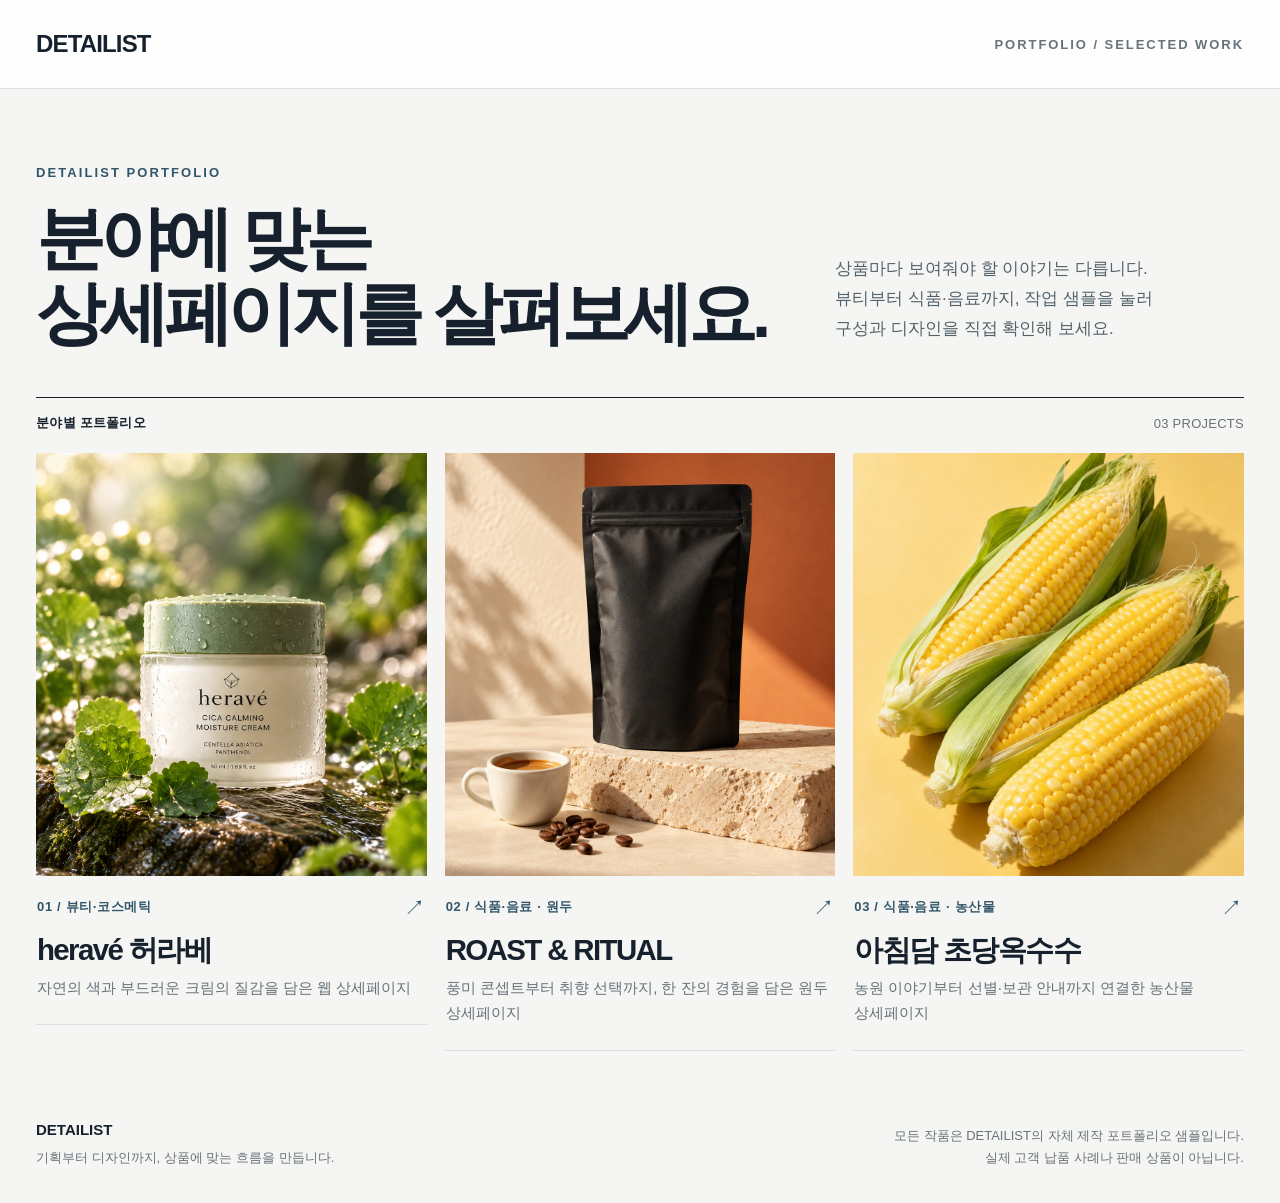
==== commit 138ba182: "Rebrand portfolio as DETAILIST and refresh sample projects" ====
--- a/preview-v1/index.html
+++ b/preview-v1/index.html
@@ -1,34 +1 @@
-<!doctype html>
-<html lang="ko">
-<head>
-  <meta charset="utf-8"><meta name="viewport" content="width=device-width,initial-scale=1"><meta name="theme-color" content="#f7f7f5">
-  <title>WEBSOLVE | 상세페이지·웹사이트 기획 및 디자인</title>
-  <meta name="description" content="WEBSOLVE는 상품 상세페이지와 웹사이트를 기획·디자인합니다. 분야별 포트폴리오에서 작업을 살펴보세요.">
-  <link rel="icon" type="image/svg+xml" href="data:image/svg+xml,%3Csvg xmlns='http://www.w3.org/2000/svg' viewBox='0 0 48 48'%3E%3Crect width='48' height='48' rx='7' fill='%23242628'/%3E%3Cpath d='M8 13l7 23 9-16 9 16 7-23' fill='none' stroke='%23f8f7f3' stroke-width='4' stroke-linejoin='round'/%3E%3C/svg%3E">
-  <link rel="stylesheet" href="styles.css?v=20260926c">
-</head>
-<body data-page="home">
-  <a class="skip-link" href="#main">본문으로 건너뛰기</a><div id="site-header"></div>
-  <main id="main">
-    <section class="hero wrap" aria-labelledby="hero-title">
-      <div class="hero__number"><span>WEBSOLVE / DESIGN STUDIO</span><span>EST. 2026</span></div>
-      <div class="hero__body"><div><span class="eyebrow">DETAIL PAGE & WEB DESIGN</span><h1 id="hero-title">상세페이지와 웹사이트,<br><em>기획부터 디자인까지.</em></h1></div><div class="hero__side"><p>WEBSOLVE는 상품의 강점을 정리하고, 고객이 이해하기 쉬운 흐름으로 상세페이지와 웹사이트를 만듭니다. 분야별 작업에서 제작 방향을 확인해 보세요.</p><a class="hero__go" href="portfolio.html"><span>분야별 포트폴리오 보기</span><span aria-hidden="true">↗</span></a></div></div>
-      <div class="hero__bottom"><span>SCROLL TO EXPLORE</span><span aria-hidden="true">↓</span></div>
-    </section>
-    <section class="capabilities wrap" aria-labelledby="capabilities-title">
-      <div class="capabilities__intro"><span class="eyebrow">WHAT WE CREATE</span><h2 id="capabilities-title">필요한 정보를,<br><span>제대로 보이게.</span></h2><p>작업의 형태는 달라도 기준은 같습니다. 전하고 싶은 내용을 선명하게 정리하고, 보는 사람이 자연스럽게 따라올 수 있는 화면을 만듭니다.</p></div>
-      <div class="capabilities__list">
-        <a class="capability" href="service.html#detail-page"><span class="capability__number">01 / PRODUCT</span><div><h3>상세페이지</h3><p>상품의 특징과 구매에 필요한 정보를 고르고, 이해에서 선택으로 이어지는 순서로 구성합니다.</p></div><span class="capability__mark" aria-hidden="true">↗</span></a>
-        <a class="capability" href="service.html#landing-page"><span class="capability__number">02 / CAMPAIGN</span><div><h3>랜딩페이지</h3><p>하나의 메시지에 집중해 첫 화면의 인상부터 마지막 행동 안내까지 흐름을 설계합니다.</p></div><span class="capability__mark" aria-hidden="true">↗</span></a>
-        <a class="capability" href="service.html#website"><span class="capability__number">03 / BRAND</span><div><h3>웹사이트</h3><p>서비스 소개와 신뢰를 뒷받침하는 내용을 정돈해 PC와 모바일에서 일관되게 전달합니다.</p></div><span class="capability__mark" aria-hidden="true">↗</span></a>
-      </div>
-    </section>
-    <section class="approach" aria-labelledby="approach-title"><div class="wrap approach__inner">
-      <div class="approach__heading"><span class="eyebrow">OUR APPROACH</span><h2 id="approach-title">보기 좋은 화면보다,<br><em>이해되는 경험을.</em></h2><p>자료를 그대로 옮겨 놓는 것으로 끝내지 않습니다. 무엇을 먼저 말하고, 어디서 근거를 보여주며, 어떻게 다음 행동으로 이어질지 생각합니다.</p></div>
-      <ol class="approach__steps"><li><span>01</span><div><h3>핵심을 찾고</h3><p>전달 자료에서 상품·서비스의 강점과 꼭 필요한 정보를 구분합니다.</p></div></li><li><span>02</span><div><h3>순서를 설계하고</h3><p>처음 보는 사람도 이해할 수 있도록 문구와 콘텐츠의 흐름을 짭니다.</p></div></li><li><span>03</span><div><h3>화면으로 완성합니다</h3><p>타이포그래피, 이미지, 여백을 조율하고 화면 크기별 읽기 경험을 확인합니다.</p></div></li></ol>
-    </div></section>
-    <section class="narrow-cta wrap"><div><span class="eyebrow">START WITH A CONVERSATION</span><h2>어떤 자료가 있고, 무엇을 전하고 싶은지<br>먼저 들려주세요.</h2><p class="narrow-cta__copy">필요한 제작 범위와 어울리는 방향부터 함께 정리하겠습니다.</p></div><a class="text-link" href="contact.html">제작 문의하기 ↗</a></section>
-  </main><div id="site-footer"></div>
-  <script src="projects-data.js?v=20260926c" defer></script><script src="site.js?v=20260926c" defer></script>
-</body>
-</html>
+<!doctype html><html lang="ko"><head><meta charset="utf-8"><meta name="viewport" content="width=device-width,initial-scale=1"><title>DETAILIST 포트폴리오</title><meta name="robots" content="noindex"><meta http-equiv="refresh" content="0;url=../"><link rel="stylesheet" href="../styles.css?v=20261016-detailist1"></head><body><main class="shell retired-page"><span class="eyebrow">DETAILIST PORTFOLIO</span><h1>새 포트폴리오에서<br>만나요.</h1><p>이전 미리보기는 새 포트폴리오로 통합되었습니다.</p><a class="back-link" href="../">현재 포트폴리오 보기 →</a></main></body></html>
--- a/styles.css
+++ b/styles.css
@@ -0,0 +1,59 @@
+:root{color-scheme:light;--ink:#17212d;--muted:#67727a;--line:#d9dedf;--paper:#f5f6f3;--white:#fff;--accent:#31556a;font-family:-apple-system,BlinkMacSystemFont,"Apple SD Gothic Neo","Noto Sans KR",Arial,sans-serif}
+*{box-sizing:border-box}
+html{scroll-behavior:smooth}
+body{margin:0;background:var(--paper);color:var(--ink)}
+a{color:inherit;text-decoration:none}
+img{display:block;max-width:100%}
+.shell{width:min(100% - 72px,1380px);margin:auto}
+.site-header{border-bottom:1px solid var(--line);background:#ffffffeb}
+.site-header .shell{min-height:88px;display:flex;align-items:center;justify-content:space-between;gap:24px}
+.wordmark{font-size:24px;font-weight:800;letter-spacing:-.035em;white-space:nowrap}
+.wordmark span{color:var(--accent)}
+.header-note{font-size:13px;font-weight:600;letter-spacing:.15em;color:var(--muted)}
+.intro{padding:76px 0 47px;display:grid;grid-template-columns:1.3fr .7fr;gap:40px;align-items:end}
+.eyebrow{display:block;color:var(--accent);font-size:13px;font-weight:700;letter-spacing:.16em}
+h1,h2,h3,p{margin:0}
+.intro h1{font-size:clamp(48px,5.4vw,82px);line-height:1.08;letter-spacing:-.075em;font-weight:700;margin-top:21px}
+.intro p{max-width:360px;font-size:17px;line-height:1.75;color:#52616b;word-break:keep-all;padding-bottom:7px}
+.work-count{display:flex;align-items:center;justify-content:space-between;border-top:1px solid var(--ink);padding:16px 0 21px;font-size:13px;font-weight:650;letter-spacing:.02em}
+.work-count span:last-child{color:var(--muted);font-weight:500}
+.work-grid{display:grid;grid-template-columns:repeat(3,minmax(0,1fr));gap:18px}
+.work-card{display:block;min-width:0;transition:transform .25s ease}
+.work-card:hover{transform:translateY(-5px)}
+.work-card:focus-visible,.back-link:focus-visible{outline:3px solid var(--accent);outline-offset:5px}
+.work-image{height:clamp(300px,33vw,480px);overflow:hidden;background:#d7d8d4;position:relative}
+.work-image img{width:100%;height:100%;object-fit:cover;transition:transform .55s ease}
+.work-card:hover .work-image img{transform:scale(1.035)}
+.work-card.beauty .work-image img{object-position:center 18%}
+.work-card.coffee .work-image img{object-position:53% center}
+.work-card.corn .work-image img{object-position:center center}
+.work-info{padding:21px 1px 24px;border-bottom:1px solid var(--line)}
+.work-top{display:flex;align-items:center;justify-content:space-between;gap:14px;color:var(--accent);font-size:13px;font-weight:700;letter-spacing:.05em}
+.work-top b{font-size:21px;line-height:1;font-weight:400}
+.work-info h2{font-size:clamp(24px,2.3vw,34px);line-height:1.2;letter-spacing:-.055em;margin:14px 0 8px;word-break:keep-all}
+.work-info p{font-size:15px;line-height:1.7;color:var(--muted);word-break:keep-all}
+.footer{padding:67px 0 35px;display:flex;align-items:end;justify-content:space-between;gap:30px;color:var(--muted);font-size:13px;line-height:1.65}
+.footer strong{display:block;color:var(--ink);font-size:15px;margin-bottom:4px}
+.footer span{text-align:right}
+.project-intro{padding:69px 0 40px;display:grid;grid-template-columns:1fr .65fr;gap:50px;align-items:end}
+.project-intro h1{font-size:clamp(52px,7vw,100px);line-height:1;letter-spacing:-.065em;margin-top:17px}
+.project-intro p{font-size:17px;line-height:1.75;color:#4f6069;word-break:keep-all;padding-bottom:7px}
+.back-link{display:inline-flex;align-items:center;gap:8px;font-size:14px;font-weight:650;color:var(--accent)}
+.detail-nav{padding-top:25px}
+.project-meta{border-top:1px solid var(--ink);display:flex;gap:22px;justify-content:space-between;padding:17px 0 22px;color:var(--muted);font-size:13px}
+.project-image{width:min(100%,860px);height:auto;margin:0 auto;background:#fff;box-shadow:0 22px 70px #15253418}
+.project-stage{padding:0 0 75px}
+.project-end{text-align:center;padding:32px 0 68px}
+.project-end .back-link{border-bottom:1px solid currentColor;padding-bottom:5px}
+@media(max-width:900px){.intro,.project-intro{grid-template-columns:1fr;gap:18px}.intro{padding-top:57px}.intro p,.project-intro p{max-width:680px}.work-grid{grid-template-columns:repeat(2,minmax(0,1fr))}.work-image{height:440px}}
+@media(max-width:620px){.shell{width:min(100% - 32px,1380px)}.site-header .shell{min-height:66px}.wordmark{font-size:20px}.header-note{font-size:11px;letter-spacing:.08em}.intro{padding:44px 0 34px}.intro h1{font-size:clamp(43px,11vw,63px);margin-top:15px}.intro p{font-size:16px}.work-grid{grid-template-columns:1fr;gap:27px}.work-image{height:min(116vw,500px)}.work-info{padding-top:18px}.work-info h2{font-size:28px}.footer{padding:50px 0 27px;display:block}.footer span{display:block;text-align:left;margin-top:14px}.project-intro{padding:45px 0 30px;gap:18px}.project-intro h1{font-size:clamp(47px,13vw,70px)}.project-intro p{font-size:16px}.project-meta{display:block;line-height:1.6}.project-meta span{display:block}.project-stage{padding-bottom:45px}}
+@media(prefers-reduced-motion:reduce){html{scroll-behavior:auto}.work-card,.work-image img{transition:none}}
+
+.skip-link{position:fixed;left:16px;top:12px;padding:12px 18px;z-index:10;background:var(--ink);color:#fff;transform:translateY(-160%)}
+.skip-link:focus{transform:translateY(0)}
+.project-intro .project-title--wide{font-size:clamp(38px,5.3vw,76px);line-height:1.13;word-break:keep-all}
+.project-intro .project-title--korean{font-size:clamp(48px,6vw,84px);line-height:1.15;word-break:keep-all}
+.sample-banner{max-width:860px;margin:0 auto;padding:16px 22px;background:#4d111b;color:#fff8f3;display:flex;align-items:center;justify-content:space-between;gap:16px;font-size:12px;letter-spacing:.06em}
+.sample-banner span{font-size:11px;color:#e5cbd0}
+.retired-page{padding-top:15vh;padding-bottom:10vh}.retired-page h1{font-size:clamp(36px,6vw,72px);line-height:1.2;margin:24px 0}.retired-page p{margin:24px 0 32px}
+@media(max-width:420px){.header-note{font-size:9px;letter-spacing:.04em}.sample-banner{padding:13px 14px;font-size:11px}.sample-banner span{font-size:9px}.project-intro .project-title--wide{font-size:38px}}
